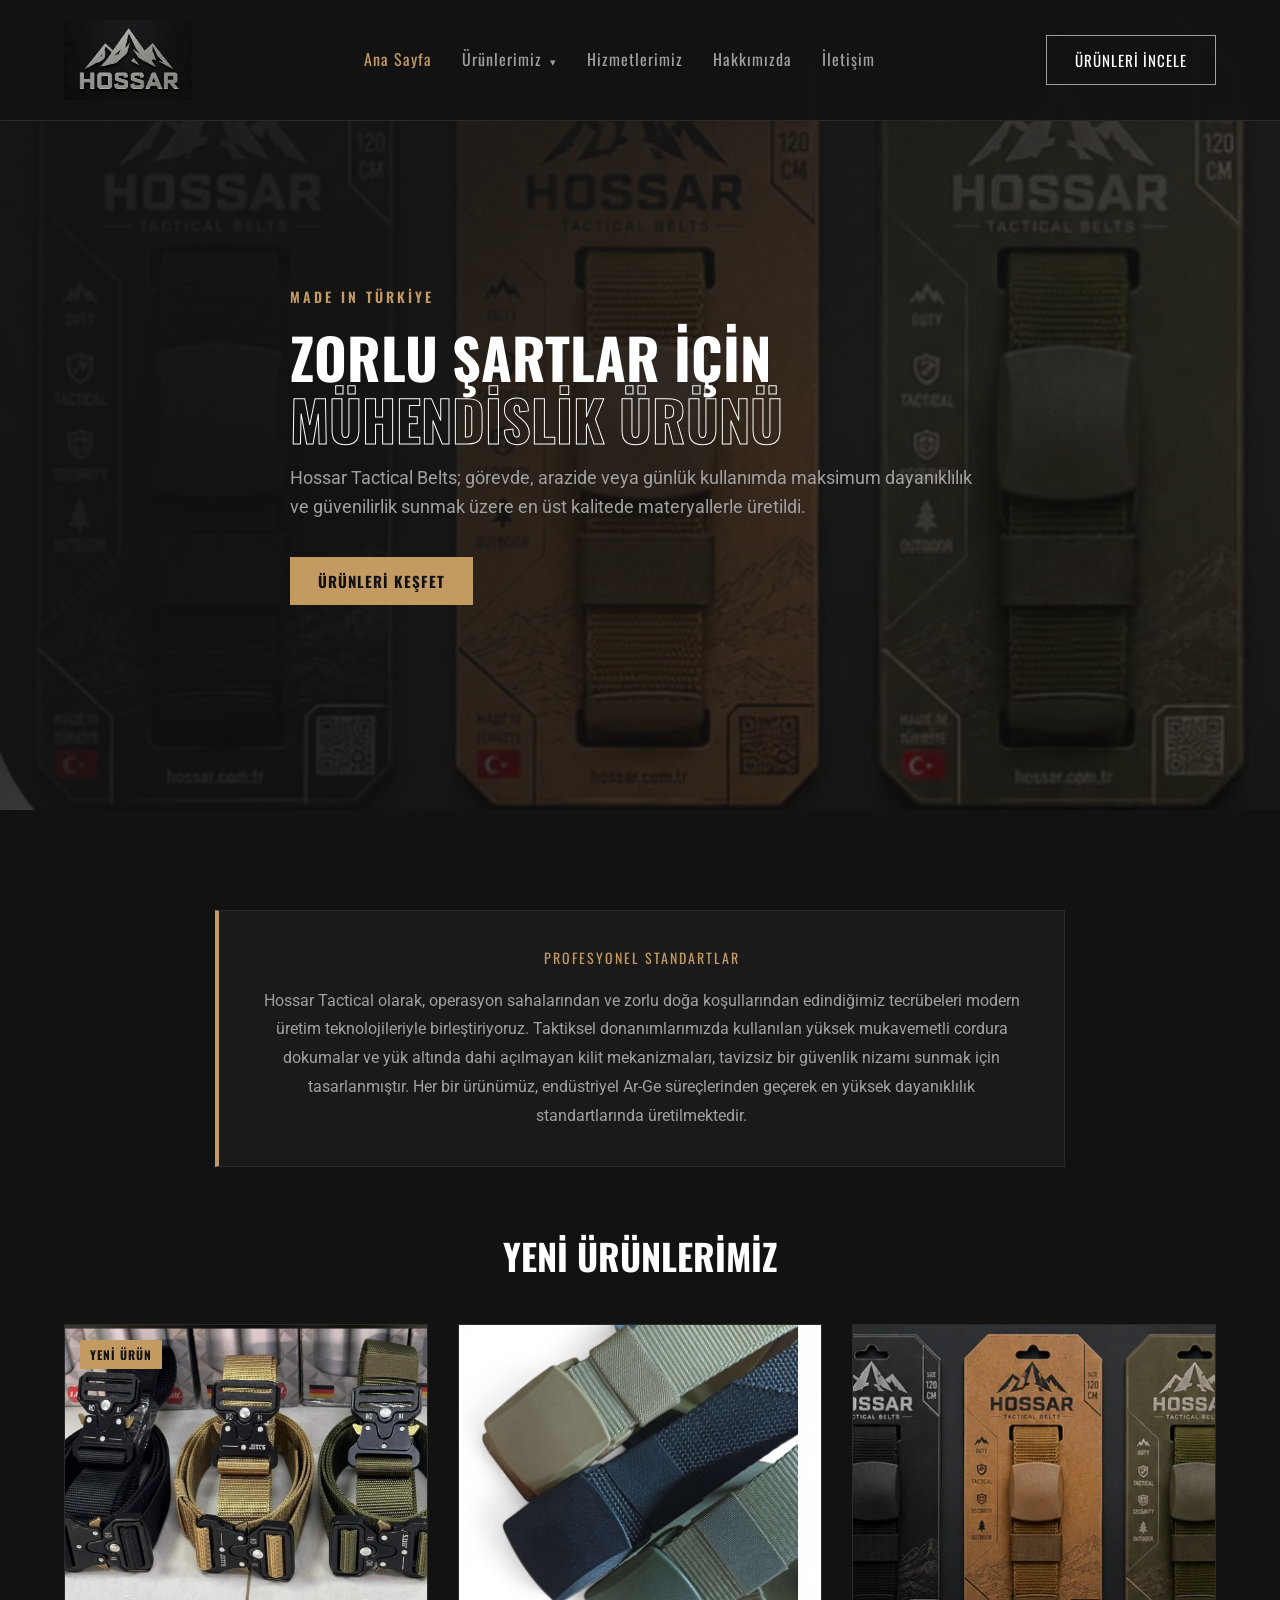
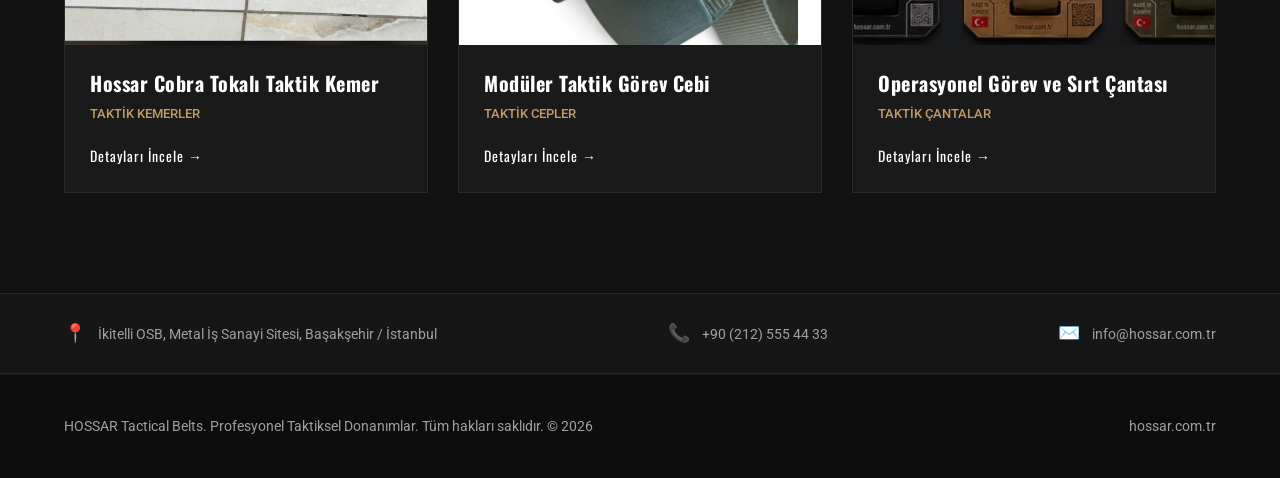
==== index.html @ 1c9e5eab "3213" ====
<!DOCTYPE html>
<html lang="tr">
<head>
    <meta charset="UTF-8">
    <meta name="viewport" content="width=device-width, initial-scale=1.0">
    <title>HOSSAR Tactical | Dayanıklı ve Profesyonel Taktiksel Kemerler</title>
    <link rel="icon" type="image/png" href="./images/mini logo.png">
    <meta name="description" content="Hossar Tactical Belts: Duty, Security ve Outdoor koşulları için tasarlanmış high-end taktiksel kemer ve ekipmanlar. Türkiye'de üretilmiştir.">
    <link rel="stylesheet" href="style.css">
    <link rel="preconnect" href="https://fonts.googleapis.com">
    <link rel="preconnect" href="https://fonts.gstatic.com" crossorigin>
    <link href="https://fonts.googleapis.com/css2?family=Oswald:wght@400;600;700&family=Roboto:wght@300;400;500&display=swap" rel="stylesheet">
</head>
<body>

    <!-- HEADER -->
    <header class="site-header">
        <div class="container header-wrap">
            <div class="logo">
                <a href="#home">
                    <img src="./images/logo.jpeg" alt="HOSSAR Tactical Logo" class="header-logo-img">
                </a>
                <h1 class="sr-only">HOSSAR Tactical Belts</h1>
            </div>
            <!-- Mobil Hamburger Menü Butonu (Önceki adımda eklediğimiz yer) -->
            <div class="menu-toggle" id="mobile-menu">
                <span class="bar"></span>
                <span class="bar"></span>
                <span class="bar"></span>
            </div>
            <nav class="main-nav">
                <ul>
                    <li><a href="#home" class="active">Ana Sayfa</a></li>
                    <li class="dropdown">
                        <a href="tum-urunler.html" class="dropdown-toggle">Ürünlerimiz <span class="arrow">&#9662;</span></a>
                        <ul class="dropdown-menu">
                            <li><a href="tum-urunler.html">Tüm Ürünler</a></li>
                            <li><a href="taktik-kemerler.html">Taktik Kemerler</a></li>
                            <li><a href="#cepler">Taktik Cepler</a></li>
                            <li><a href="#cantalar">Taktik Çantalar</a></li>
                        </ul>
                    </li>
                    <li><a href="hizmetler.html">Hizmetlerimiz</a></li>
                    <li><a href="hakkimizda.html">Hakkımızda</a></li>
                    <li><a href="contact.html">İletişim</a></li>
                </ul>
            </nav>
            <div class="header-action">
                <a href="tum-urunler.html" class="btn btn-outline">Ürünleri İncele</a>
            </div>
        </div>
    </header>

    <main>
        <!-- HERO SECTION -->
        <section id="home" class="hero-section">
            <div class="hero-slider">
                <div class="slide active" style="background-image: url('./images/1.jpeg');"></div>
                <div class="slide" style="background-image: url('./images/2.jpeg');"></div>
                <div class="slide" style="background-image: url('./images/3.jpeg');"></div>
            </div>
            <div class="hero-overlay"></div>

            <div class="container hero-content">
                <span class="hero-tag">MADE IN TÜRKİYE</span>
                <h1>ZORLU ŞARTLAR İÇİN<br><span class="highlight">MÜHENDİSLİK ÜRÜNÜ</span></h1>
                <p>Hossar Tactical Belts; görevde, arazide veya günlük kullanımda maksimum dayanıklılık ve güvenilirlik sunmak üzere en üst kalitede materyallerle üretildi.</p>
                <div class="hero-actions">
                    <a href="#products" class="btn btn-primary">Ürünleri Keşfet</a>
                </div>
            </div>
        </section>

        <!-- YENİ ÜRÜNLERİMİZ BÖLÜMÜ (Bilgilendirici Metin Ekli) -->
        <section id="products" class="products-catalog-section">
            <div class="container">
                
                <!-- Üst Kısımdaki Yeni Bilgilendirici Metin Alanı -->
                <div class="products-intro-block">
                    <span class="subtitle">PROFESYONEL STANDARTLAR</span>
                    <p class="intro-text">
                        Hossar Tactical olarak, operasyon sahalarından ve zorlu doğa koşullarından edindiğimiz tecrübeleri modern üretim teknolojileriyle birleştiriyoruz. Taktiksel donanımlarımızda kullanılan yüksek mukavemetli cordura dokumalar ve yük altında dahi açılmayan kilit mekanizmaları, tavizsiz bir güvenlik nizamı sunmak için tasarlanmıştır. Her bir ürünümüz, endüstriyel Ar-Ge süreçlerinden geçerek en yüksek dayanıklılık standartlarında üretilmektedir.
                    </p>
                </div>

                <div class="section-title-wrap" style="margin-top: 60px; margin-bottom: 30px;">
                    <h2>YENİ ÜRÜNLERİMİZ</h2>
                </div>

                <!-- 3'lü Grid Düzeni -->
                <div class="products-grid">
                    <!-- Ürün 1 -->
                    <a href="urun-detay.html" class="product-card">
                        <div class="product-img-box">
                            <img src="./images/2.jpeg" alt="Hossar Taktik Kemer">
                            <span class="product-badge">Yeni Ürün</span>
                        </div>
                        <div class="product-info">
                            <h3>Hossar Cobra Tokalı Taktik Kemer</h3>
                            <p class="product-cat">Taktik Kemerler</p>
                            <span class="view-details">Detayları İncele &rarr;</span>
                        </div>
                    </a>

                    <!-- Ürün 2 -->
                    <a href="urun-detay.html" class="product-card">
                        <div class="product-img-box">
                            <img src="./images/3.jpeg" alt="Hossar Modüler Cep">
                        </div>
                        <div class="product-info">
                            <h3>Modüler Taktik Görev Cebi</h3>
                            <p class="product-cat">Taktik Cepler</p>
                            <span class="view-details">Detayları İncele &rarr;</span>
                        </div>
                    </a>

                    <!-- Ürün 3 -->
                    <a href="urun-detay.html" class="product-card">
                        <div class="product-img-box">
                            <img src="./images/1.jpeg" alt="Hossar Operasyonel Çanta">
                        </div>
                        <div class="product-info">
                            <h3>Operasyonel Görev ve Sırt Çantası</h3>
                            <p class="product-cat">Taktik Çantalar</p>
                            <span class="view-details">Detayları İncele &rarr;</span>
                        </div>
                    </a>
                </div>
            </div>
        </section>

        <!-- EN ALTAKİ KÜÇÜK İLETİŞİM BİLGİ BANDI -->
        <section class="quick-contact-bar">
            <div class="container quick-contact-wrap">
                <div class="contact-bar-item">
                    <span class="icon">📍</span>
                    <p>İkitelli OSB, Metal İş Sanayi Sitesi, Başakşehir / İstanbul</p>
                </div>
                <div class="contact-bar-item">
                    <span class="icon">📞</span>
                    <p><a href="tel:+902125554433">+90 (212) 555 44 33</a></p>
                </div>
                <div class="contact-bar-item">
                    <span class="icon">✉️</span>
                    <p><a href="mailto:info@hossar.com.tr">info@hossar.com.tr</a></p>
                </div>
            </div>
        </section>
    </main>

    <!-- FOOTER -->
    <footer class="site-footer">
        <div class="container footer-wrap">
            <div class="footer-info">
                <p>HOSSAR Tactical Belts. Profesyonel Taktiksel Donanımlar. Tüm hakları saklıdır. &copy; 2026</p>
            </div>
            <div class="footer-links">
                <p>hossar.com.tr</p>
            </div>
        </div>
    </footer>

    <script src="app.js"></script>
</body>
</html>
---- style.css ----
/* Taktiksel Renk Paleti ve Reset Ayarları */
* {
    margin: 0;
    padding: 0;
    box-sizing: border-box;
}

:root {
    --bg-dark: #121212;
    --bg-surface: #1a1a1a;
    --accent-tactical: #C39B62; /* Ambalajdaki çöl/altın tonu */
    --accent-green: #4A5D4E;    /* Askeri yeşil */
    --text-main: #e0e0e0;
    --text-muted: #a0a0a0;
    --font-heading: 'Oswald', sans-serif;
    --font-body: 'Roboto', sans-serif;
}

body {
    background-color: var(--bg-dark);
    color: var(--text-main);
    font-family: var(--font-body);
    line-height: 1.6;
    overflow-x: hidden;
}

.container {
    width: 90%;
    max-width: 1200px;
    margin: 0 auto;
}

/* Header Tasarımı */
.site-header {
    background-color: rgba(18, 18, 18, 0.95);
    border-bottom: 1px solid #2a2a2a;
    position: fixed;
    width: 100%;
    top: 0;
    z-index: 1000;
}

.header-wrap {
    display: flex !important;
    justify-content: space-between !important;
    align-items: center !important;
    padding-top: 0 !important;
    padding-bottom: 0 !important;
    height: 80px !important; /* Header yüksekliği */
}

.logo, .logo a {
    display: block !important;
    height: 80px !important; /* Header ile sıfıra sıfır olması için aynı yükseklik */
    margin: 0 !important;
    padding: 0 !important;
}

.header-logo-img {
    height: 100% !important; /* Kapsayıcısının tüm yüksekliğini kapla */
    width: auto !important;
    display: block !important;
    object-fit: cover !important; /* Resmi ezmeden kutuya sıfırla */
}

/* JavaScript ile çalışan kaydırma (scroll) efektinin bozulmaması için bu kısmı da güncelliyoruz */
window-scroll-efekti {
    /* app.js'deki scroll fonksiyonu tetiklendiğinde padding yerine yüksekliği koruyoruz */
}

.logo-text {
    font-family: var(--font-heading);
    font-size: 24px;
    font-weight: 700;
    letter-spacing: 2px;
    color: #fff;
}

.logo-sub {
    font-family: var(--font-body);
    font-size: 12px;
    letter-spacing: 3px;
    color: var(--accent-tactical);
    margin-left: 5px;
}

.main-nav ul {
    display: flex;
    list-style: none;
    gap: 30px;
}

.main-nav a {
    color: var(--text-muted);
    text-decoration: none;
    font-family: var(--font-heading);
    font-size: 16px;
    letter-spacing: 1px;
    transition: color 0.3s;
}

.main-nav a:hover, .main-nav a.active {
    color: var(--accent-tactical);
}

/* Buton Tasarımları */
.btn {
    display: inline-block;
    padding: 12px 28px;
    font-family: var(--font-heading);
    font-size: 15px;
    letter-spacing: 1px;
    text-decoration: none;
    text-transform: uppercase;
    transition: all 0.3s ease;
    cursor: pointer;
}

.btn-primary {
    background-color: var(--accent-tactical);
    color: #121212;
    font-weight: bold;
}

.btn-primary:hover {
    background-color: #dfb274;
}

.btn-outline {
    border: 1px solid var(--text-muted);
    color: #fff;
}

.btn-outline:hover {
    border-color: var(--accent-tactical);
    color: var(--accent-tactical);
}

/* Hero Section (Giriş Alanı) */
.hero-section {
    padding: 180px 0 100px 0;
    background: linear-gradient(rgba(18, 18, 18, 0.85), rgba(18, 18, 18, 1)), url('hero-bg.jpg') no-repeat center center/cover;
    min-height: 80vh;
    display: flex;
    align-items: center;
}

.hero-content {
    max-width: 700px;
}

.hero-tag {
    color: var(--accent-tactical);
    font-family: var(--font-heading);
    font-weight: 600;
    letter-spacing: 3px;
    font-size: 14px;
}

.hero-section h1 {
    font-family: var(--font-heading);
    font-size: 56px;
    line-height: 1.1;
    margin: 15px 0;
    color: #fff;
}

.hero-section .highlight {
    color: transparent;
    -webkit-text-stroke: 1px #fff; /* Taktiksel içi boş modern başlık efekti */
}

.hero-section p {
    color: var(--text-muted);
    font-size: 18px;
    margin-bottom: 35px;
}

.hero-actions {
    display: flex;
    gap: 15px;
}

/* Blok ve Tanıtım Alanı (Koleksiyon) */
.collection-section {
    padding: 100px 0;
    background-color: var(--bg-surface);
}

.section-title-wrap {
    text-align: center;
    margin-bottom: 60px;
}

.subtitle {
    color: var(--accent-tactical);
    font-family: var(--font-heading);
    letter-spacing: 2px;
    font-size: 14px;
}

h2 {
    font-family: var(--font-heading);
    font-size: 36px;
    color: #fff;
    margin-top: 5px;
}

.grid-blocks {
    display: grid;
    grid-template-columns: repeat(3, 1fr);
    gap: 30px;
}

.category-block {
    background-color: #222;
    height: 400px;
    position: relative;
    display: flex;
    align-items: flex-end;
    padding: 40px;
    border: 1px solid #2a2a2a;
    transition: transform 0.3s ease, border-color 0.3s ease;
}

/* Fotoğraftaki ambalaj tasarımlarının renk havasını bloklara veriyoruz */
.block-duty { border-left: 4px solid #333; }
.block-tactical { border-left: 4px solid var(--accent-tactical); }
.block-outdoor { border-left: 4px solid var(--accent-green); }

.category-block:hover {
    transform: translateY(-5px);
    border-color: var(--accent-tactical);
}

.block-content {
    position: relative;
    z-index: 2;
}

.block-badge {
    font-family: var(--font-heading);
    font-size: 32px;
    color: rgba(255,255,255,0.05);
    position: absolute;
    top: -50px;
    left: 0;
    font-weight: bold;
}

.category-block h3 {
    font-family: var(--font-heading);
    font-size: 24px;
    color: #fff;
    margin-bottom: 10px;
}

.category-block p {
    color: var(--text-muted);
    font-size: 14px;
    margin-bottom: 20px;
}

.block-link {
    color: var(--accent-tactical);
    text-decoration: none;
    font-family: var(--font-heading);
    font-weight: 600;
}

/* Özellikler Alanı */
.features-section {
    padding: 100px 0;
}

.grid-two-col {
    display: grid;
    grid-template-columns: 1fr 1fr;
    gap: 60px;
    align-items: center;
}

.feature-list {
    list-style: none;
    margin-top: 30px;
}

.feature-list li {
    margin-bottom: 20px;
    padding-left: 20px;
    border-left: 2px solid var(--accent-tactical);
}

.image-placeholder {
    background-color: var(--bg-surface);
    height: 450px;
    display: flex;
    align-items: center;
    justify-content: center;
    color: var(--text-muted);
    border: 1px dashed #333;
}

/* Footer */
.site-footer {
    background-color: #0d0d0d;
    padding: 40px 0;
    border-top: 1px solid #1a1a1a;
}

.footer-wrap {
    display: flex;
    justify-content: space-between;
    align-items: center;
    color: var(--text-muted);
    font-size: 14px;
}

/* Mobil Uumluluk (SEO için kritik) */
@media (max-width: 768px) {
    .header-wrap { flex-direction: column; gap: 15px; }
    .main-nav ul { gap: 15px; }
    .hero-section h1 { font-size: 38px; }
    .grid-blocks, .grid-two-col { grid-template-columns: 1fr; }
    .hero-actions { flex-direction: column; }
}

/* ... Önceki CSS Kodlarının Devamı (Aynen Kalacak) ... */

/* Logo Görseli İçin Düzenleme */
.header-logo-img {
    height: 50px; /* Logonun Header yüksekliğine taşmaması için ideal boyut */
    width: auto;
    display: block;
    object-fit: contain;
}

/* SEO için görünmez metin sınıfı (Sadece arama motoru botları okur) */
.sr-only {
    position: absolute;
    width: 1px;
    height: 1px;
    padding: 0;
    margin: -1px;
    overflow: hidden;
    clip: rect(0, 0, 0, 0);
    border: 0;
}

/* Ürün Bloklarının Arka Plan Görsel Ayarları */
.category-block {
    height: 400px;
    position: relative;
    display: flex;
    align-items: flex-end;
    padding: 40px;
    border: 1px solid #2a2a2a;
    transition: transform 0.3s ease, border-color 0.3s ease;
    
    /* Yeni Eklenen Görsel Kuralları */
    background-repeat: no-repeat;
    background-position: center center;
    background-size: cover; /* Görselin alanı tamamen kaplamasını sağlar */
}

/* Görsellerin üzerindeki yazıların okunabilmesi için koyu katman (Overlay) */
.block-overlay {
    position: absolute;
    top: 0;
    left: 0;
    width: 100%;
    height: 100%;
    background: linear-gradient(to top, rgba(18, 18, 18, 0.95) 20%, rgba(18, 18, 18, 0.4) 100%);
    z-index: 1;
    transition: background 0.3s ease;
}

.category-block:hover .block-overlay {
    background: linear-gradient(to top, rgba(18, 18, 18, 0.98) 40%, rgba(18, 18, 18, 0.2) 100%);
}

/* ... Diğer CSS kodları aynen kalabilir ... */
/* Açılır Menü (Dropdown) Tasarımı */
.main-nav ul li {
    position: relative; /* İçindeki alt menüyü hizalamak için gerekli */
}

/* Küçük aşağı ok işareti için */
.arrow {
    font-size: 11px;
    margin-left: 3px;
    display: inline-block;
    transition: transform 0.3s;
}

/* Üzerine gelindiğinde okun dönmesi */
.dropdown:hover .arrow {
    transform: rotate(180deg);
    color: var(--accent-tactical);
}

/* Alt Menü Kutusu (Gizli Mod) */
.dropdown-menu {
    position: absolute;
    top: 100%;
    left: 50%;
    transform: translateX(-50%) translateY(15px); /* Hafif aşağıda başlasın animasyon için */
    background-color: #1a1a1a; /* Taktiksel koyu yüzey rengi */
    border: 1px solid #2a2a2a;
    border-top: 3px solid var(--accent-tactical); /* Üst tarafa ince gold/çöl çizgisi */
    min-width: 180px;
    padding: 10px 0;
    display: block;
    opacity: 0;
    visibility: hidden;
    transition: all 0.3s ease;
    box-shadow: 0 10px 30px rgba(0,0,0,0.7);
}

/* Alt menünün içindeki dikey listeleme */
.main-nav .dropdown-menu {
    flex-direction: column;
    gap: 0;
}

.dropdown-menu li {
    width: 100%;
}

/* Alt Menü Linkleri */
.dropdown-menu a {
    color: var(--text-muted) !important;
    font-family: var(--font-body); /* Alt menü linkleri daha okunabilir font olsun */
    font-size: 14px;
    font-weight: 400;
    padding: 10px 20px;
    display: block;
    width: 100%;
    text-transform: none;
    letter-spacing: 0;
    transition: all 0.2s ease;
}

/* Alt menü linkine hover olunca */
.dropdown-menu a:hover {
    background-color: #222;
    color: var(--accent-tactical) !important;
    padding-left: 25px; /* Sağa doğru hafif kayma efekti */
}

/* ÜRÜNLERİMİZ Üzerine Gelindiğinde Alt Menüyü Göster */
.dropdown:hover .dropdown-menu {
    opacity: 1;
    visibility: visible;
    transform: translateX(-50%) translateY(5px); /* Yumuşak bir yükselme efekti */
}
/* ... Önceki Genel ve Header Ayarları Aynen Kalıyor ... */

/* Hero Section Ana Kapsayıcı */
.hero-section {
    position: relative;
    padding: 180px 0 100px 0;
    min-height: 90vh; /* Fotoğrafları daha iyi göstermek için yüksekliği biraz artırdık */
    display: flex;
    align-items: center;
    overflow: hidden;
}

/* Arka Plandaki Slider Alanı */
.hero-slider {
    position: absolute;
    top: 0;
    left: 0;
    width: 100%;
    height: 100%;
    z-index: 1;
}

/* Her Bir Fotoğraf Katmanı */
.slide {
    position: absolute;
    top: 0;
    left: 0;
    width: 100%;
    height: 100%;
    background-repeat: no-repeat;
    background-position: center center;
    background-size: cover;
    opacity: 0;
    transition: opacity 1.5s ease-in-out; /* Fotoğraflar arası yumuşak geçiş süresi */
}

/* Aktif Olan Fotoğrafı Göster */
.slide.active {
    opacity: 1;
}

/* Fotoğrafların Üstündeki Karartma Katmanı (Yazıların Okunabilirliği ve SEO İçin Şart) */
.hero-overlay {
    position: absolute;
    top: 0;
    left: 0;
    width: 100%;
    height: 100%;
    background: linear-gradient(135deg, rgba(18, 18, 18, 0.9) 30%, rgba(18, 18, 18, 0.5) 100%);
    z-index: 2;
}

/* İçeriği Slider Katmanlarının Üstüne Çıkarıyoruz */
.hero-content {
    position: relative;
    z-index: 3;
    max-width: 700px;
}

.hero-tag {
    color: var(--accent-tactical);
    font-family: var(--font-heading);
    font-weight: 600;
    letter-spacing: 3px;
    font-size: 14px;
}

.hero-section h1 {
    font-family: var(--font-heading);
    font-size: 56px;
    line-height: 1.1;
    margin: 15px 0;
    color: #fff;
}

.hero-section .highlight {
    color: transparent;
    -webkit-text-stroke: 1px #fff;
}

.hero-section p {
    color: var(--text-muted);
    font-size: 18px;
    margin-bottom: 35px;
}

.hero-actions {
    display: flex;
    gap: 15px;
}

/* ... Özellikler (Features) ve Dropdown CSS Kodları Aynen Kalıyor ... */
/* --- İletişim Sayfası Tasarım Kuralları --- */

.contact-hero {
    padding: 160px 0 60px 0;
    background-color: var(--bg-surface);
    border-bottom: 1px solid #1a1a1a;
    text-align: center;
}

.contact-section {
    padding: 80px 0;
}

/* Bilgi Bloklarının Yapısı */
.contact-info-box {
    display: flex;
    flex-direction: column;
    gap: 40px;
}

.info-item {
    display: flex;
    align-items: flex-start;
    gap: 20px;
    font-style: normal; /* address etiketi italik yapmasın diye */
}

.info-icon {
    background-color: var(--bg-surface);
    border: 1px solid #2a2a2a;
    width: 50px;
    height: 50px;
    display: flex;
    align-items: center;
    justify-content: center;
    font-size: 20px;
    border-left: 3px solid var(--accent-tactical); /* Taktik şerit çizgisi */
}

.info-text h3 {
    font-family: var(--font-heading);
    font-size: 20px;
    color: #fff;
    letter-spacing: 1px;
    margin-bottom: 5px;
    text-transform: uppercase;
}

.info-text p, .info-text a {
    color: var(--text-muted);
    font-size: 16px;
    text-decoration: none;
    transition: color 0.3s;
}

.info-text a:hover {
    color: var(--accent-tactical);
}

/* Harita Alanı ve Taktiksel Filtre */
.contact-map-box {
    position: relative;
}

.contact-map-box iframe {
    display: block;
    width: 100%;
    /* filter: grayscale(1)... kodu haritayı Google'ın renkli halinden kurtarıp sitenin siyah/askeri havasına uydurur */
}

.contact-map-box blockquote {
    font-size: 12px;
    color: var(--text-muted);
    margin-top: 10px;
    font-style: italic;
}

/* Mobil Cihazlar İçin Ayar */
@media (max-width: 768px) {
    .contact-hero { padding: 140px 0 40px 0; }
    .contact-section { padding: 40px 0; }
    .contact-info-box { gap: 30px; margin-bottom: 40px; }
}
/* --- Ürünlerimiz Kataloğu CSS Ayarları --- */

.products-catalog-section {
    padding: 100px 0;
    background-color: var(--bg-dark);
}

/* 3 Kolonlu Yan Yana Orta Boy Pencereler */
.products-grid {
    display: grid;
    grid-template-columns: repeat(3, 1fr);
    gap: 30px;
    margin-top: 40px;
}

/* Ürün Kartı Genel Yapısı */
.product-card {
    background-color: var(--bg-surface);
    border: 1px solid #2a2a2a;
    text-decoration: none;
    display: flex;
    flex-direction: column;
    transition: transform 0.4s cubic-bezier(0.165, 0.84, 0.44, 1), border-color 0.3s ease;
}

/* Görsel Kapsayıcı Pencere */
.product-img-box {
    width: 100%;
    height: 320px; /* Orta boy pencere yüksekliği */
    overflow: hidden;
    position: relative;
    background-color: #000;
}

.product-img-box img {
    width: 100%;
    height: 100%;
    object-fit: cover; /* Resmi ezmeden alanı doldurur */
    transition: transform 0.5s ease;
}

/* Yeni Ürün vb. Etiketler İçin */
.product-badge {
    position: absolute;
    top: 15px;
    left: 15px;
    background-color: var(--accent-tactical);
    color: #121212;
    font-family: var(--font-heading);
    font-weight: bold;
    font-size: 12px;
    padding: 5px 10px;
    text-transform: uppercase;
    letter-spacing: 1px;
}

/* Kart İçeriği */
.product-info {
    padding: 25px;
    display: flex;
    flex-direction: column;
    flex-grow: 1;
}

.product-info h3 {
    font-family: var(--font-heading);
    font-size: 20px;
    color: #fff;
    margin-bottom: 8px;
    line-height: 1.3;
    letter-spacing: 0.5px;
}

.product-cat {
    color: var(--accent-tactical);
    font-size: 13px;
    text-transform: uppercase;
    font-family: var(--font-body);
    margin-bottom: 20px;
    font-weight: 500;
}

.view-details {
    margin-top: auto; /* Yazıyı her zaman kartın en altına sabitler */
    font-family: var(--font-heading);
    color: #fff;
    font-size: 14px;
    letter-spacing: 1px;
    transition: color 0.3s;
}

/* Hover (Üzerine Gelindiğinde) Efektleri */
.product-card:hover {
    transform: translateY(-8px);
    border-color: var(--accent-tactical);
}

.product-card:hover .product-img-box img {
    transform: scale(1.08); /* Fotoğraf pencere içinde hafifçe büyür */
}

.product-card:hover .view-details {
    color: var(--accent-tactical);
}

/* Mobil Ekran Uyumluluğu */
@media (max-width: 992px) {
    .products-grid {
        grid-template-columns: repeat(2, 1fr); /* Tabletlerde 2'li düzen */
    }
}

@media (max-width: 576px) {
    .products-grid {
        grid-template-columns: 1fr; /* Mobilde tekli alt alta düzen */
    }
    .product-img-box {
        height: 280px;
    }
}
/* --- Taktik Kemerler Kategori Sayfası CSS Kuralları --- */

.category-hero {
    padding: 160px 0 60px 0;
    background-color: var(--bg-surface);
    border-bottom: 1px solid #1a1a1a;
    text-align: center;
}

.category-desc {
    color: var(--text-muted);
    max-width: 600px;
    margin: 15px auto 0 auto;
    font-size: 16px;
}

.category-products-section {
    padding: 80px 0;
}

/* Tablo Görünümü Oluşturan Grid Yapısı (Yan yana 3 orta boy pencere) */
.category-products-grid {
    display: grid;
    grid-template-columns: repeat(3, 1fr);
    gap: 30px;
}

/* Kategori Sayfası Özel Ürün Kartı */
.cat-product-card {
    background-color: var(--bg-surface);
    border: 1px solid #2a2a2a;
    text-decoration: none;
    display: flex;
    flex-direction: column;
    transition: transform 0.3s ease, border-color 0.3s ease;
}

/* Üst Kısımdaki Resim Penceresi */
.cat-product-img {
    width: 100%;
    height: 300px; /* İstediğin ideal orta boy yüksekliği */
    overflow: hidden;
    background-color: #000;
}

.cat-product-img img {
    width: 100%;
    height: 100%;
    object-fit: cover;
    transition: transform 0.4s ease;
}

/* Alttaki Ürün İsmi Alanı */
.cat-product-info {
    padding: 20px;
    text-align: center; /* İsmi ortalayarak daha şık görünmesini sağladık */
    background-color: #161616;
    border-top: 1px solid #2a2a2a;
}

.cat-product-info h3 {
    font-family: var(--font-heading);
    font-size: 18px;
    color: #fff;
    margin: 0;
    letter-spacing: 0.5px;
    transition: color 0.3s;
}

/* Hover Efektleri */
.cat-product-card:hover {
    transform: translateY(-5px);
    border-color: var(--accent-tactical);
}

.cat-product-card:hover .cat-product-img img {
    transform: scale(1.05);
}

.cat-product-card:hover .cat-product-info h3 {
    color: var(--accent-tactical); /* Üzerine gelince sadece ürün ismi gold/çöl rengi olur */
}

/* Ekran Boyutuna Göre Tablonun Daralması (Responsive) */
@media (max-width: 992px) {
    .category-products-grid {
        grid-template-columns: repeat(2, 1fr); /* Tabletlerde 2'li tablo */
    }
}

@media (max-width: 576px) {
    .category-products-grid {
        grid-template-columns: 1fr; /* Mobilde tekli liste */
    }
    .cat-product-img {
        height: 260px;
    }
}
/* --- Ürün Detay Sayfası CSS Kuralları --- */

.product-detail-page {
    padding: 160px 0 80px 0;
    background-color: var(--bg-dark);
}

/* Sol-Sağ Dağılımı Sağlayan Grid */
.product-detail-grid {
    display: grid;
    grid-template-columns: 1.1fr 0.9fr; /* Sol taraf (görsel) biraz daha geniş */
    gap: 50px;
    align-items: start;
}

/* Sol Bölüm: Görsel Kutusu */
.main-product-image {
    background-color: var(--bg-surface);
    border: 1px solid #2a2a2a;
    padding: 20px;
    display: flex;
    align-items: center;
    justify-content: center;
}

.main-product-image img {
    width: 100%;
    height: auto;
    max-height: 550px;
    object-fit: contain; /* Görsel kalitesini korur */
}

/* Sağ Bölüm: Detaylar */
.product-meta-box {
    padding-top: 10px;
}

.product-sku {
    color: var(--accent-tactical);
    font-size: 12px;
    letter-spacing: 2px;
    font-weight: 600;
}

.product-title {
    font-family: var(--font-heading);
    font-size: 38px;
    color: #fff;
    margin: 10px 0 15px 0;
    line-height: 1.2;
}

.product-price-placeholder {
    font-family: var(--font-heading);
    font-size: 20px;
    color: var(--text-muted);
    border-bottom: 1px solid #2a2a2a;
    padding-bottom: 15px;
    margin-bottom: 20px;
}

.product-description-short {
    color: var(--text-muted);
    font-size: 16px;
    line-height: 1.6;
    margin-bottom: 30px;
}

/* İletişim Aksiyon Alanı */
.product-action-area {
    background-color: var(--bg-surface);
    border: 1px solid #2a2a2a;
    border-left: 4px solid var(--accent-tactical);
    padding: 25px;
    margin-bottom: 35px;
}

.action-notice {
    font-size: 14px;
    color: var(--text-muted);
    margin-bottom: 15px;
    font-style: italic;
}

.btn-block-action {
    display: block;
    text-align: center;
    width: 100%;
    font-size: 16px;
    font-weight: 700;
}

/* Teknik Bilgi Listesi */
.quick-specs h3 {
    font-family: var(--font-heading);
    font-size: 18px;
    color: #fff;
    text-transform: uppercase;
    letter-spacing: 1px;
    margin-bottom: 15px;
}

.quick-specs ul {
    list-style: none;
}

.quick-specs li {
    font-size: 14px;
    color: var(--text-muted);
    padding: 10px 0;
    border-bottom: 1px dashed #2a2a2a;
}

.quick-specs li strong {
    color: #fff;
    width: 140px;
    display: inline-block;
}

/* Mobil Tasarım Esnekliği */
@media (max-width: 992px) {
    .product-detail-grid {
        grid-template-columns: 1fr; /* Mobilde alt alta gelirler */
        gap: 30px;
    }
    .product-title {
        font-size: 30px;
    }
}
/* --- Ürün Detay Galeri CSS Ayarları --- */

.product-gallery-box {
    display: flex;
    flex-direction: column;
    gap: 15px; /* Ana resim ile küçük resimler arasındaki boşluk */
}

/* Küçük Pencerelerin Yan Yana Dizilimi */
.product-thumbnails {
    display: grid;
    grid-template-columns: repeat(3, 1fr); /* 3 resim için yan yana 3 eşit kutu */
    gap: 15px;
}

.thumb-box {
    background-color: var(--bg-surface);
    border: 1px solid #2a2a2a;
    height: 100px; /* Küçük pencere yüksekliği */
    cursor: pointer;
    overflow: hidden;
    display: flex;
    align-items: center;
    justify-content: center;
    padding: 5px;
    transition: all 0.3s ease;
}

.thumb-box img {
    width: 100%;
    height: 100%;
    object-fit: cover; /* Resmi ezmeden kutuya sığdırır */
}

/* Üzerine gelindiğinde veya o resim aktifken sınır rengi çöl rengi olsun */
.thumb-box:hover, .thumb-box.active {
    border-color: var(--accent-tactical);
    background-color: #222;
}

/* Mobil için küçük kutuların yüksekliğini biraz daraltalım */
@media (max-width: 576px) {
    .thumb-box {
        height: 70px;
    }
}
/* --- Büyüteç (Zoom) Efekti CSS Ayarları --- */

.zoom-container {
    position: relative;
    overflow: hidden; /* Büyüyen resmin kutudan taşmasını engeller */
    cursor: zoom-in;  /* Fare imlecini büyüteç işaretine dönüştürür */
}

.zoom-container img {
    transition: transform 0.1s ease-out; /* Hareketin yumuşak olması için kısa bir geçiş */
    transform-origin: center center; /* Varsayılan olarak merkezden başlar */
}

/* Fare üzerine geldiğinde resmin ölçeğini (2 kat) artırıyoruz */
.zoom-container:hover img {
    transform: scale(2);
}
/* --- Hizmetler Sayfası Asimetrik CSS Kuralları --- */

.services-hero {
    padding: 160px 0 60px 0;
    background-color: var(--bg-surface);
    border-bottom: 1px solid #1a1a1a;
    text-align: center;
}

.services-sub-desc {
    color: var(--text-muted);
    max-width: 600px;
    margin: 15px auto 0 auto;
    font-size: 16px;
}

.services-list-section {
    padding: 60px 0;
}

/* Her Bir Hizmet Satırı */
.service-row {
    display: grid;
    grid-template-columns: 1fr 1fr; /* 2 Eşit sütun (Metin ve Görsel) */
    gap: 80px;
    align-items: center;
    padding: 60px 0;
    border-bottom: 1px solid #1a1a1a;
}

/* Son satırın altındaki çizgiyi kaldırıyoruz */
.service-row:last-child {
    border-bottom: none;
}

/* Sıra Numarası (01, 02 vb.) */
.service-num {
    font-family: var(--font-heading);
    font-size: 45px;
    font-weight: 700;
    color: var(--accent-tactical);
    display: block;
    margin-bottom: 10px;
    opacity: 0.8;
}

.service-text-col h3 {
    font-family: var(--font-heading);
    font-size: 28px;
    color: #fff;
    margin-bottom: 20px;
    letter-spacing: 0.5px;
}

.service-text-col p {
    color: var(--text-muted);
    font-size: 16px;
    line-height: 1.7;
}

/* Görsel Hücresi ve Çerçevesi */
.service-img-col {
    background-color: var(--bg-surface);
    border: 1px solid #2a2a2a;
    padding: 15px;
    height: 380px; /* Sabit pencereli modern görünüm */
    overflow: hidden;
}

.service-img-col img {
    width: 100%;
    height: 100%;
    object-fit: cover;
    filter: grayscale(0.2); /* Hafif soluk askeri ton */
    transition: all 0.4s ease;
}

.service-row:hover .service-img-col img {
    filter: grayscale(0);
    transform: scale(1.03);
}

/* --- ASİMETRİK / ZEBRA SİHİRBAZI --- */
/* Çift numaralı satırlarda (2. satır gibi) görsel sola, metin sağa geçsin */
.service-row.inverse {
    direction: rtl; /* Okuma/Yerleşim yönünü tersine çevirir */
}

/* İçerideki yazıların sola dayalı kalması için yönü tekrar düzeltiyoruz */
.service-row.inverse .service-text-col,
.service-row.inverse .service-img-col {
    direction: ltr; 
}

/* --- Mobil Ekran Uyumluluğu --- */
@media (max-width: 992px) {
    .service-row, .service-row.inverse {
        grid-template-columns: 1fr; /* Mobilde her şey tek sütun alt alta */
        gap: 40px;
        direction: ltr !important; /* Mobilde ters dönme kuralını iptal et */
        padding: 40px 0;
    }
    
    .service-img-col {
        height: 280px;
        order: 2; /* Mobilde görsel her zaman metnin altında kalsın */
    }
}
/* --- Sol Menülü Katalog Sayfası CSS Ayarları --- */

.catalog-content-section {
    padding: 60px 0;
}

/* Sayfayı Sol (Sidebar) ve Sağ (Ürünler) Olarak Bölen Ana Düzen */
.catalog-layout {
    display: grid;
    grid-template-columns: 280px 1fr; /* Sol menü sabit 280px, sağ taraf kalan tüm alan */
    gap: 40px;
    align-items: start;
}

/* Sol Menü Kutusu (Sidebar) */
.catalog-sidebar {
    background-color: var(--bg-surface);
    border: 1px solid #2a2a2a;
    border-top: 3px solid var(--accent-tactical); /* Üst kısma imza çizgimiz */
    padding: 25px 20px;
    position: sticky;
    top: 100px; /* Sayfa kaydırıldıkça menünün yukarıda sabit kalmasını sağlar */
}

.catalog-sidebar h3 {
    font-family: var(--font-heading);
    font-size: 18px;
    color: #fff;
    letter-spacing: 1px;
    margin-bottom: 20px;
    border-bottom: 1px solid #2a2a2a;
    padding-bottom: 10px;
}

/* Yan Menü Link Listesi */
.sidebar-menu-list {
    list-style: none;
    display: flex;
    flex-direction: column;
    gap: 12px;
}

.sidebar-menu-list a {
    color: var(--text-muted);
    text-decoration: none;
    font-size: 15px;
    font-family: var(--font-body);
    display: flex;
    justify-content: space-between; /* Yazıyı sola, ürün sayısını sağa yaslar */
    align-items: center;
    padding: 8px 10px;
    border-left: 2px solid transparent;
    transition: all 0.3s ease;
}

/* Yan menü linklerine hover olunca veya aktifken */
.sidebar-menu-list a:hover, 
.sidebar-menu-list a.active {
    color: #fff;
    background-color: #222;
    border-left-color: var(--accent-tactical);
    padding-left: 15px;
}

/* Ürün Sayıları Bilgisi (count) */
.sidebar-menu-list .count {
    font-size: 12px;
    color: var(--accent-tactical);
    font-family: var(--font-heading);
}

/* Sağ Taraf Ürün Alanı Esnekliği */
.catalog-products-area {
    width: 100%;
}

/* Sağ taraftaki ürün tablosunu 3 kolonlu yapıyoruz */
.catalog-products-area .category-products-grid {
    display: grid;
    grid-template-columns: repeat(3, 1fr);
    gap: 25px;
}

/* Mobil Cihazlarda Düzenin Bozulmaması İçin (Responsive) */
@media (max-width: 992px) {
    .catalog-layout {
        grid-template-columns: 1fr; /* Mobilde sol menü en üste yerleşir, ürünler altına gelir */
        gap: 30px;
    }
    
    .catalog-sidebar {
        position: static; /* Mobilde yapışkan özelliği iptal */
    }
    
    .catalog-products-area .category-products-grid {
        grid-template-columns: repeat(2, 1fr); /* Tabletlerde 2'li tablo */
    }
}

@media (max-width: 576px) {
    .catalog-products-area .category-products-grid {
        grid-template-columns: 1fr; /* Cep telefonlarında alt alta tekli pencere */
    }
}
/* --- Hakkımızda Sayfası CSS Ayarları --- */

.about-hero {
    padding: 160px 0 40px 0;
    background-color: var(--bg-surface);
    text-align: center;
}

.about-content-section {
    padding: 60px 0 100px 0;
}

/* Okumayı kolaylaştırmak için yazıları çok genişletmeyen özel kapsayıcı */
.small-container {
    max-width: 800px;
    margin: 0 auto;
}

.about-text-wrap {
    margin-bottom: 50px;
}

.about-text-wrap p {
    color: var(--text-muted);
    font-size: 16px;
    line-height: 1.8;
    margin-bottom: 25px;
}

/* İlk paragrafın daha büyük ve çarpıcı durması için */
.about-text-wrap .lead-text {
    font-size: 20px;
    color: #fff;
    line-height: 1.6;
}

/* Temiz Değer Kutuları */
.about-values-grid {
    display: grid;
    grid-template-columns: repeat(3, 1fr);
    gap: 20px;
    margin-top: 40px;
    border-top: 1px solid #2a2a2a;
    padding-top: 40px;
}

.value-card {
    background-color: var(--bg-surface);
    border: 1px solid #2a2a2a;
    padding: 25px 20px;
    text-align: center;
}

.value-card h4 {
    font-family: var(--font-heading);
    color: var(--accent-tactical);
    font-size: 16px;
    letter-spacing: 1.5px;
    margin-bottom: 10px;
}

.value-card p {
    color: var(--text-muted);
    font-size: 13px;
    line-height: 1.5;
}

/* Mobil Düzenleme */
@media (max-width: 768px) {
    .about-values-grid {
        grid-template-columns: 1fr; /* Mobilde kutular alt alta */
        gap: 15px;
    }
}
/* ==========================================================================
   KAPSAMLI MOBİL UYUMLULUK (RESPONSIVE) AYARLARI
   ========================================================================== */

/* Hamburger Menü Butonu (Bilgisayarda Gizli) */
.menu-toggle {
    display: none;
    flex-direction: column;
    gap: 5px;
    cursor: pointer;
    z-index: 1001;
    padding: 10px;
}

.menu-toggle .bar {
    width: 25px;
    height: 3px;
    background-color: #fff;
    transition: all 0.3s ease;
}

/* KÜÇÜK EKRANLAR İÇİN (Maksimum 992px - Tablet ve Telefonlar) */
@media (max-width: 992px) {
    /* Header & Navigasyon Düzeni */
    .header-wrap {
        padding: 15px 0;
    }

    .menu-toggle {
        display: flex; /* Mobilde hamburger butonunu göster */
    }

    /* Ana Menüyü Mobilde Tam Ekran Açılır Panel Yapıyoruz */
    .main-nav {
        position: fixed;
        top: 0;
        right: -100%; /* Menüyü ekranın sağ dışına gizle */
        width: 70%;
        height: 100vh;
        background-color: rgba(18, 18, 18, 0.98);
        border-left: 2px solid var(--accent-tactical);
        padding: 100px 30px;
        transition: right 0.4s cubic-bezier(0.1, 0.9, 0.2, 1);
        z-index: 1000;
    }

    /* Menü Aktif Olduğunda İçeri Kayma Efekti */
    .main-nav.active {
        right: 0;
    }

    .main-nav ul {
        flex-direction: column; /* Linkleri alt alta diz */
        gap: 25px;
        align-items: flex-start;
    }

    .main-nav a {
        font-size: 20px; /* Mobilde linkleri büyüt */
        display: block;
        width: 100%;
    }

    /* Açılır Menü (Dropdown) Mobilde Tıklayınca Açılsın */
    .dropdown-menu {
        position: static;
        transform: none !important;
        opacity: 1;
        visibility: visible;
        display: none; /* JS ile kontrol edilecek */
        background-color: #151515;
        margin-top: 10px;
        padding: 5px 0;
        box-shadow: none;
        width: 100%;
    }
    
    .dropdown.open .dropdown-menu {
        display: block;
    }

    .header-action {
        display: none; /* Mobilde kalabalık yapmaması için sağdaki butonu gizle */
    }

    /* Hamburger Menü Animasyonu (Butona basınca X işaretine dönüşür) */
    .menu-toggle.active .bar:nth-child(1) {
        transform: translateY(8px) rotate(45deg);
    }
    .menu-toggle.active .bar:nth-child(2) {
        opacity: 0;
    }
    .menu-toggle.active .bar:nth-child(3) {
        transform: translateY(-8px) rotate(-45deg);
    }

    /* Sayfa Düzenleri (Gridleri Tek Kolona Düşürme) */
    .grid-two-col, 
    .product-detail-grid, 
    .catalog-layout, 
    .service-row, 
    .service-row.inverse {
        grid-template-columns: 1fr !important;
        gap: 40px;
        direction: ltr !important;
    }

    /* Ortak Başlık Boyutları */
    .hero-section h1 {
        font-size: 36px !important;
    }
    h2 {
        font-size: 28px !important;
    }

    /* Katalog & Kategori Sayfaları */
    .products-grid, 
    .category-products-grid {
        grid-template-columns: repeat(2, 1fr) !important; /* Tabletlerde yan yana 2 pencere */
        gap: 20px;
    }

    .catalog-sidebar {
        position: static !important; /* Sabitliği kaldır */
        width: 100%;
    }
    
    .service-img-col {
        order: 2; /* Hizmetlerde görseller mobilde hep altta kalsın */
    }
}

/* CEP TELEFONLARI İÇİN (Maksimum 576px) */
@media (max-width: 576px) {
    .products-grid, 
    .category-products-grid, 
    .about-values-grid {
        grid-template-columns: 1fr !important; /* Mobilde tamamen alt alta tekli pencere */
    }

    .hero-section {
        padding: 140px 0 60px 0;
        min-height: auto;
    }

    .hero-section h1 {
        font-size: 32px !important;
    }

    .product-img-box, 
    .cat-product-img {
        height: 260px !important; /* Pencerelerin yüksekliğini mobilde optimize et */
    }

    .main-product-image img {
        max-height: 350px;
    }

    .footer-wrap {
        flex-direction: column;
        gap: 15px;
        text-align: center;
    }
}
/* --- Ana Sayfa Giriş Metni ve Alt İletişim Bandı CSS Ayarları --- */

/* Üst Kısımdaki Bilgilendirici Metin Kutusu */
.products-intro-block {
    max-width: 850px;
    margin: 0 auto;
    text-align: center;
    background-color: var(--bg-surface);
    border: 1px solid #2a2a2a;
    border-left: 4px solid var(--accent-tactical); /* Sol tarafa imza gold şeridi */
    padding: 35px;
}

.intro-text {
    color: var(--text-muted);
    font-size: 16px;
    line-height: 1.8;
    margin-top: 15px;
    font-family: var(--font-body);
}

/* En Alttaki Küçük İletişim Bandı */
.quick-contact-bar {
    background-color: #161616;
    border-top: 1px solid #2a2a2a;
    border-bottom: 1px solid #2a2a2a;
    padding: 25px 0;
}

.quick-contact-wrap {
    display: flex;
    justify-content: space-between;
    align-items: center;
    gap: 20px;
}

.contact-bar-item {
    display: flex;
    align-items: center;
    gap: 12px;
}

.contact-bar-item .icon {
    font-size: 18px;
    color: var(--accent-tactical);
}

.contact-bar-item p, .contact-bar-item a {
    color: var(--text-muted);
    font-size: 14px;
    text-decoration: none;
    font-weight: 400;
    transition: color 0.3s ease;
}

.contact-bar-item a:hover {
    color: var(--accent-tactical);
}

/* --- Bu Yeni Alanların Mobil Uyumluluk Kuralları --- */
@media (max-width: 992px) {
    .quick-contact-wrap {
        flex-direction: column; /* Mobilde bilgileri alt alta diz */
        align-items: flex-start;
        gap: 15px;
        padding-left: 10px;
    }
    .products-intro-block {
        padding: 25px;
    }
    .intro-text {
        font-size: 15px;
    }
}
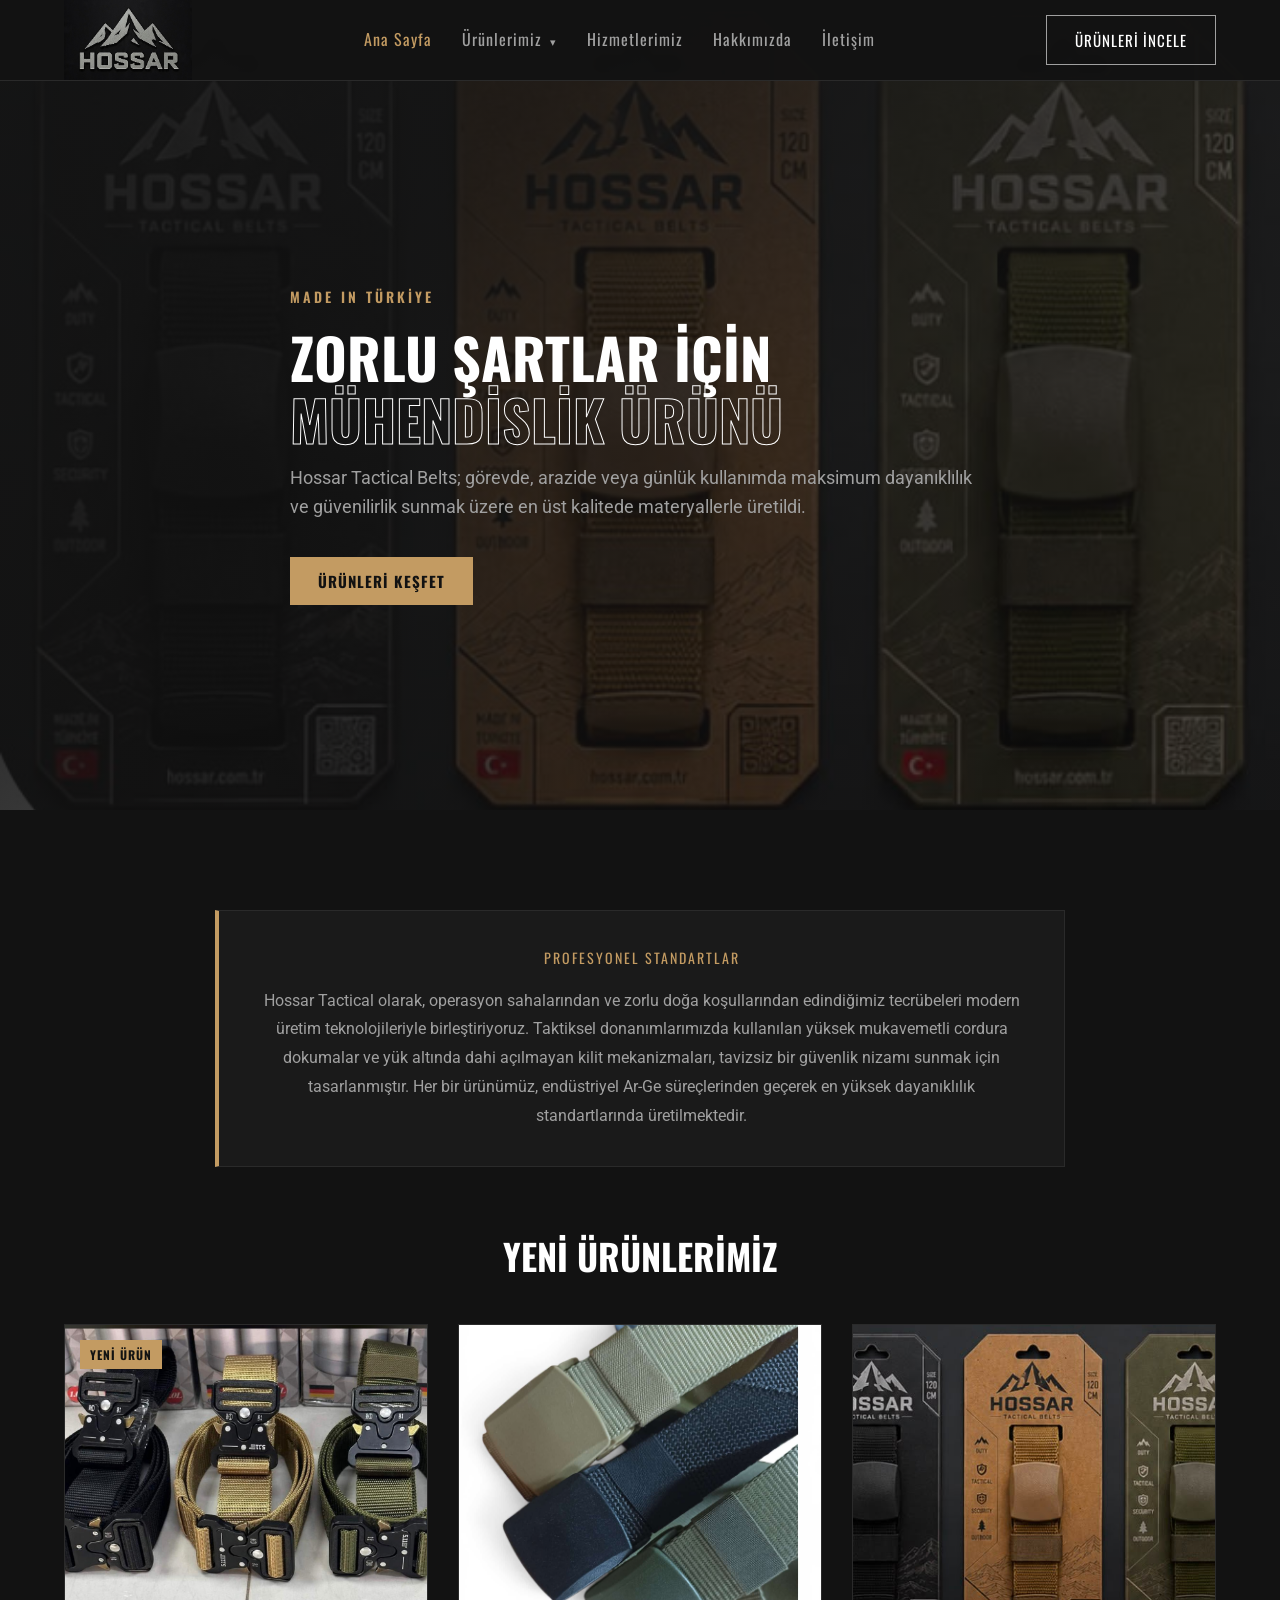
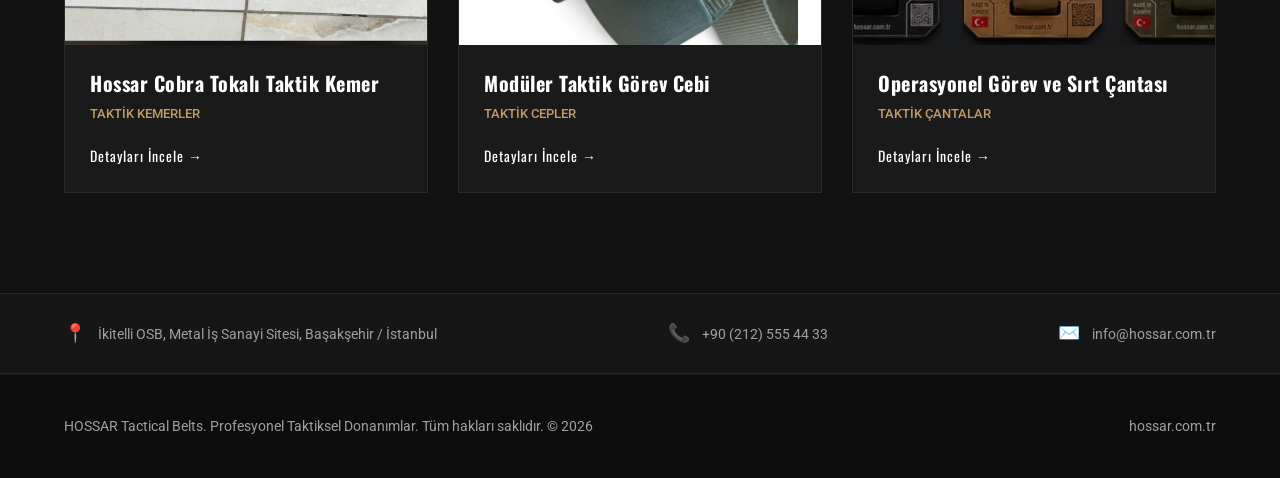
==== commit 2672aac3: "2133213" ====
--- a/index.html
+++ b/index.html
@@ -12,7 +12,12 @@
     <link href="https://fonts.googleapis.com/css2?family=Oswald:wght@400;600;700&family=Roboto:wght@300;400;500&display=swap" rel="stylesheet">
 </head>
 <body>
-
+    <div id="preloader">
+    <div class="loader-wrapper">
+        <img src="./images/mini logo.png" alt="Hossar Loader" class="loader-logo">
+        <div class="loader-circle"></div>
+    </div>
+    </div>
     <!-- HEADER -->
     <header class="site-header">
         <div class="container header-wrap">
@@ -32,7 +37,7 @@
                 <ul>
                     <li><a href="#home" class="active">Ana Sayfa</a></li>
                     <li class="dropdown">
-                        <a href="tum-urunler.html" class="dropdown-toggle">Ürünlerimiz <span class="arrow">&#9662;</span></a>
+                        <a href="javascript:void(0)" class="dropdown-toggle">Ürünlerimiz <span class="arrow">&#9662;</span></a>
                         <ul class="dropdown-menu">
                             <li><a href="tum-urunler.html">Tüm Ürünler</a></li>
                             <li><a href="taktik-kemerler.html">Taktik Kemerler</a></li>
--- a/style.css
+++ b/style.css
@@ -316,13 +316,158 @@
     font-size: 14px;
 }
 
-/* Mobil Uumluluk (SEO için kritik) */
-@media (max-width: 768px) {
-    .header-wrap { flex-direction: column; gap: 15px; }
-    .main-nav ul { gap: 15px; }
-    .hero-section h1 { font-size: 38px; }
-    .grid-blocks, .grid-two-col { grid-template-columns: 1fr; }
-    .hero-actions { flex-direction: column; }
+/* ==========================================================================
+   MOBİL ÖZEL DÜZEN VE İNCE HEADER AYARLARI (Maksimum 992px)
+   ========================================================================== */
+@media (max-width: 992px) {
+    /* Header yüksekliğini 55px olarak inceltiyoruz ve iç boşlukları sıfırlıyoruz */
+    .header-wrap {
+        padding: 0 !important;
+        height: 55px !important; 
+        display: flex !important;
+        justify-content: space-between !important;
+        align-items: center !important;
+    }
+
+    /* Hamburger Menü Butonunu SOLA alıyoruz */
+    .menu-toggle {
+        display: flex !important;
+        order: 1 !important; /* İlk sırada (solda) yer almasını sağlar */
+        margin-left: 15px !important; /* Sol kenardan şık bir boşluk */
+    }
+
+    /* Logoyu SAĞA alıyoruz */
+    .logo {
+        order: 2 !important; /* İkinci sırada (sağda) yer almasını sağlar */
+        margin-right: 15px !important; /* Sağ kenardan şık bir boşluk */
+    }
+
+    /* İncelen header yapısına göre logonun ve linkin yüksekliğini eşitliyoruz */
+    .logo, .logo a {
+        height: 55px !important; /* İnce header yüksekliği ile sıfıra sıfır */
+    }
+
+    .header-logo-img {
+        height: 100% !important; /* 55px'lik yeni ince header'ı tamamen kaplar */
+        width: auto !important;
+        object-fit: contain !important; /* Logonun mobilde kesilmesini engeller */
+    }
+
+    /* Menü panelinin açılış hizasını yeni ince header'a göre (55px) ayarlıyoruz */
+    .main-nav {
+        position: fixed !important;
+        top: 55px !important; /* İnce header'ın hemen altı */
+        right: -100% !important; /* Başlangıçta ekranın sağ dışında gizli */
+        width: 280px !important; /* Genişliği sabitleyerek daha zarif bir panel yaptık */
+        height: calc(100vh - 55px) !important;
+        background-color: rgba(14, 14, 14, 0.98) !important; /* Bir tık daha koyu ve elit bir siyah */
+        border-left: 1px solid #2a2a2a !important; /* Kalın gold çizgi yerine ince antrasit çizgi */
+        padding: 40px 25px !important;
+        
+        /* Sağdan sola yumuşak ve kararlı kayma efekti (cubic-bezier) */
+        transition: right 0.5s cubic-bezier(0.16, 1, 0.3, 1) !important; 
+        z-index: 1000 !important;
+    }
+
+    /* Menü aktif olduğunda içeri kayma tetikleyicisi */
+    .main-nav.active {
+        right: 0 !important; /* Ekranın sağ kenarına sıfırlanarak görünür olur */
+    }
+
+    /* Hamburger Menü Animasyonu Çizgi Hizalaması (İnce header için optimize edildi) */
+    .menu-toggle.active .bar:nth-child(1) {
+        transform: translateY(8px) rotate(45deg);
+    }
+    .menu-toggle.active .bar:nth-child(2) {
+        opacity: 0;
+    }
+    .menu-toggle.active .bar:nth-child(3) {
+        transform: translateY(-8px) rotate(-45deg);
+    }
+
+    /* Menü Link Düzenleri */
+    .main-nav ul {
+        flex-direction: column !important;
+        gap: 18px !important; /* Linklerin arasındaki boşluğu biraz daralttık */
+        align-items: flex-start !important;
+    }
+
+    .main-nav a {
+        font-family: var(--font-body) !important; /* Oswald yerine daha zarif olan Roboto fontuna çektik */
+        font-size: 15px !important; /* Yazı boyutunu küçülttük */
+        font-weight: 400 !important; /* Yazı kalınlığını incelttik (Regular) */
+        letter-spacing: 0.5px !important; /* Harf arası boşluğu kibarlaştırdık */
+        color: #b0b0b0 !important; /* Saf beyaz yerine gözü yormayan açık gri */
+        text-transform: uppercase; /* Kurumsallığı korumak için büyük harf bıraktık */
+        transition: color 0.3s ease !important;
+        width: 100%;
+        display: block;
+    }
+    /* Menü linkine basınca veya aktifken çöl rengine pürüzsüz geçiş */
+    .main-nav a:hover, 
+    .main-nav a.active {
+        color: var(--accent-tactical) !important;
+    }
+
+    /* Mobilde açılır alt menü başlıklarının da zarif durması için */
+    .dropdown-menu a {
+        font-size: 13px !important; /* Alt menü yazılarını bir tık daha küçük yaptık */
+        padding: 8px 15px !important;
+        color: var(--text-muted) !important;
+    }
+
+    /* Sayfa Düzenleri (Grid Yapıları Alt Alta) */
+    .grid-two-col, 
+    .product-detail-grid, 
+    .catalog-layout, 
+    .service-row, 
+    .service-row.inverse {
+        grid-template-columns: 1fr !important;
+        gap: 35px !important;
+        direction: ltr !important;
+    }
+
+    /* Mobil Başlıklar */
+    .hero-section h1 {
+        font-size: 34px !important;
+    }
+    h2 {
+        font-size: 26px !important;
+    }
+
+    .products-grid, 
+    .category-products-grid {
+        grid-template-columns: repeat(2, 1fr) !important;
+        gap: 15px;
+    }
+
+    .catalog-sidebar {
+        position: static !important;
+        width: 100% !important;
+    }
+    
+    .service-img-col {
+        order: 2 !important;
+        height: 280px !important;
+    }
+}
+
+/* CEP TELEFONLARI İÇİN (Maksimum 576px) */
+@media (max-width: 576px) {
+    .products-grid, 
+    .category-products-grid, 
+    .about-values-grid {
+        grid-template-columns: 1fr !important;
+    }
+
+    .hero-section {
+        padding: 110px 0 50px 0 !important; /* İnce header için üst boşluğu daralttık */
+    }
+
+    .product-img-box, 
+    .cat-product-img {
+        height: 250px !important;
+    }
 }
 
 /* ... Önceki CSS Kodlarının Devamı (Aynen Kalacak) ... */
@@ -1562,4 +1707,274 @@
     .intro-text {
         font-size: 15px;
     }
-}+}
+/* --- Ürün Detay Kategori Yolağı (Breadcrumb) Tasarımı --- */
+
+.product-breadcrumb {
+    font-size: 13px;
+    font-family: var(--font-body);
+    letter-spacing: 0.5px;
+    margin-bottom: 5px; /* Resme çok yapışmaması için küçük bir boşluk */
+    text-transform: uppercase;
+}
+
+.product-breadcrumb a {
+    color: var(--text-muted);
+    text-decoration: none;
+    transition: color 0.3s ease;
+}
+
+/* Üzerine gelince markanın çöl rengini alsın */
+.product-breadcrumb a:hover {
+    color: var(--accent-tactical);
+}
+
+/* Aradaki bölme işareti ( / ) için renk ayarı */
+.product-breadcrumb .separator {
+    color: #444;
+    margin: 0 8px;
+}
+
+/* Şu an aktif olan kategorinin bir tık daha belirgin durması için */
+.product-breadcrumb .current-category {
+    color: #fff;
+    font-weight: 500;
+}
+
+/* Mobilde de ince header'ın altında şık durması için hizalama */
+@media (max-width: 992px) {
+    .product-breadcrumb {
+        font-size: 12px;
+        margin-bottom: 8px;
+    }
+}
+/* ==========================================================================
+   YÜKLEME EKRANI (PRELOADER) TASARIM KURALLARI
+   ========================================================================= */
+
+#preloader {
+    position: fixed;
+    top: 0;
+    left: 0;
+    width: 100%;
+    height: 100vh;
+    background-color: rgba(245, 245, 245, 0.96); /* İstediğin hafif beyaz arka plan (Göz yormayan Premium Mat Beyaz) */
+    z-index: 99999; /* Sitedeki her şeyin en üstünde durması için en yüksek değer */
+    display: flex;
+    align-items: center;
+    justify-content: center;
+    transition: opacity 0.5s ease, visibility 0.5s ease; /* Kapanırken yumuşakça kaybolma efekti */
+}
+
+/* Logo ve Halkayı İçine Alan Kapsayıcı */
+.loader-wrapper {
+    position: relative;
+    width: 120px;
+    height: 120px;
+    display: flex;
+    align-items: center;
+    justify-content: center;
+}
+
+/* Ortadaki Sabit Mini Logo */
+.loader-logo {
+    width: 60px; /* Logonun boyutu */
+    height: auto;
+    z-index: 2;
+    object-fit: contain;
+}
+
+/* Etrafta Dönecek Olan Halkanın Yapısı */
+.loader-circle {
+    position: absolute;
+    width: 100%;
+    height: 100%;
+    border: 3px solid #e0e0e0; /* Halkanın dönmeyen sönük arka plan çizgisi */
+    border-top: 3px solid var(--accent-tactical); /* Dönen gold/çöl rengi taktiksel şerit */
+    border-radius: 50%; /* Kusursuz bir daire yapar */
+    z-index: 1;
+    /* "spin" adını verdiğimiz animasyonu 1 saniyede sonsuza kadar döndür diyoruz */
+    animation: spin 1s linear infinite; 
+}
+
+/* HALKAYI DÖNDÜREN SİHİRLİ MATEMATİKSEL ANİMASYON (360 Derece Dönüş) */
+@keyframes spin {
+    0% {
+        transform: rotate(0deg);
+    }
+    100% {
+        transform: rotate(360deg);
+    }
+}
+
+/* Sayfa yüklendiğinde JS ile tetiklenecek ve preloader'ı kapatacak sınıf */
+#preloader.fade-out {
+    opacity: 0;
+    visibility: hidden;
+}
+/* Ortadaki Sabit Mini Logo ve Siyah Çember Arka Planı */
+.loader-logo {
+    width: 65px; /* Logonun çember içinde şık durması için boyutunu hafifçe optimize ettik */
+    height: 65px;
+    z-index: 2;
+    object-fit: contain;
+    
+    /* İSTEDİĞİN SİYAH ÇEMBER EKLEMELERİ */
+    background-color: #0e0e0e; /* Saf ve asil bir siyah arka plan */
+    border-radius: 50%; /* Kusursuz bir çember (daire) şekli verir */
+    padding: 10px; /* Logonun siyah çemberin kenarlarına sıfır yapışmaması için iç boşluk */
+    box-shadow: 0 4px 15px rgba(0, 0, 0, 0.15); /* Çembere derinlik katan hafif bir gölge */
+}
+/* --- Detay Sayfası Oklar ve Mobil Lightbox CSS Kuralları --- */
+
+/* Ana resim kutusunu okları konumlandırmak için göreceli yapıyoruz */
+.main-product-image {
+    position: relative;
+}
+
+/* Sağ ve Sol Ok Tuşlarının Ortak Tasarımı */
+.nav-arrow {
+    position: absolute;
+    top: 50%;
+    transform: translateY(-50%);
+    background-color: rgba(14, 14, 14, 0.6);
+    color: #fff;
+    border: 1px solid #2a2a2a;
+    font-size: 20px;
+    padding: 12px 16px;
+    cursor: pointer;
+    z-index: 10;
+    font-family: monospace;
+    transition: all 0.3s ease;
+}
+
+.nav-arrow:hover {
+    background-color: var(--accent-tactical);
+    color: #000;
+    border-color: var(--accent-tactical);
+}
+
+.prev-arrow { left: 10px; }
+.next-arrow { right: 10px; }
+
+/* --- MOBİL LIGHTBOX (TAM EKRAN PENCERE) STİLLERİ --- */
+.lightbox-overlay {
+    display: none; /* Varsayılan olarak gizli */
+    position: fixed;
+    z-index: 999999; /* Preloader'ın bile üstünde açılsın */
+    left: 0;
+    top: 0;
+    width: 100%;
+    height: 100%;
+    background-color: rgba(0, 0, 0, 0.95); /* Arkadaki her şeyi tamamen karart */
+    align-items: center;
+    justify-content: center;
+    padding: 20px;
+}
+
+.lightbox-content {
+    max-width: 100%;
+    max-height: 85vh;
+    object-fit: contain;
+}
+
+/* Kapatma Butonu (Sağ Üstteki X) */
+.lightbox-close {
+    position: absolute;
+    top: 20px;
+    right: 30px;
+    color: #fff;
+    font-size: 40px;
+    font-weight: bold;
+    cursor: pointer;
+}
+/* --- Büyüteç (Zoom) Kesin Çözüm CSS Ayarları --- */
+
+.zoom-container {
+    position: relative;
+    overflow: hidden; /* Büyüyen resmin kutudan taşmasını engeller */
+    cursor: zoom-in;  /* Fare imlecini büyüteç yapar */
+}
+
+.zoom-container img {
+    width: 100%;
+    height: auto;
+    max-height: 550px;
+    object-fit: contain;
+    transition: transform 0.1s ease-out; /* Hareketin yumuşak akması için */
+    transform-origin: center center;
+    pointer-events: none; /* KRİTİK: Farenin resme çarpıp koordinat hesaplamasını bozmasını engeller */
+}
+
+/* Bilgisayarda fare üzerine gelince 2 kat büyüt */
+/* @media (min-width: 993px) {
+    .zoom-container:hover img {
+        transform: scale(2);
+    }
+} */
+/* MOBİLDE ZOOM EFECTİNİ KAPATMA */
+@media (max-width: 992px) {
+    .zoom-container {
+        cursor: pointer; /* Büyüteç imlecini normal tıklama eline çevir */
+    }
+    .zoom-container:hover img {
+        transform: none !important; /* Mobilde resmin büyümesini engelle */
+    }
+    .nav-arrow {
+        padding: 8px 12px;
+        font-size: 16px; /* Mobilde okları biraz küçült */
+    }
+    /* MOBİL ALT MENÜ KESİN SIFIRLAMA */
+    .main-nav .dropdown-menu {
+        display: none !important; /* Tarayıcının masaüstü ayarlarını ezmesi için !important şart */
+        visibility: visible !important;
+        opacity: 1 !important;
+        position: static !important;
+        background-color: #141414 !important;
+        width: 100% !important;
+        padding: 0 !important;
+        margin: 5px 0 0 0 !important;
+        box-shadow: none !important;
+        border: none !important;
+        transform: none !important;
+        overflow: hidden !important;
+    }
+
+    /* JavaScript 'open' sınıfını eklediğinde alt menüyü görünür yap */
+    .main-nav .dropdown.open .dropdown-menu {
+        display: block !important;
+    }
+
+    /* Alt Kategorilerin Yazı ve Boşluk Düzeni (Zarif ve Tıklanabilir) */
+    .main-nav .dropdown-menu li {
+        width: 100% !important;
+        margin: 0 !important;
+        padding: 0 !important;
+    }
+
+    .main-nav .dropdown-menu a {
+        font-size: 13px !important; /* Ana başlıklardan daha küçük ve kibar */
+        color: #888888 !important; /* Hafif sönük gri */
+        padding: 10px 15px !important; /* Tıklama alanını rahatlatacak iç boşluk */
+        text-transform: uppercase !important;
+        border-left: 2px solid transparent;
+        transition: all 0.3s ease !important;
+    }
+
+    /* Alt kategorinin üzerine gelince veya aktifken */
+    .main-nav .dropdown-menu a:hover {
+        color: var(--accent-tactical) !important;
+        border-left: 2px solid var(--accent-tactical);
+        background-color: #1a1a1a !important;
+    }
+
+    /* Ana başlıktaki küçük ok (▾) animasyonu */
+    .dropdown .arrow {
+        display: inline-block !important;
+        transition: transform 0.3s ease !important;
+    }
+    .dropdown.open .arrow {
+        transform: rotate(180deg) !important; /* Açılınca yukarı baksın */
+    }
+
+}
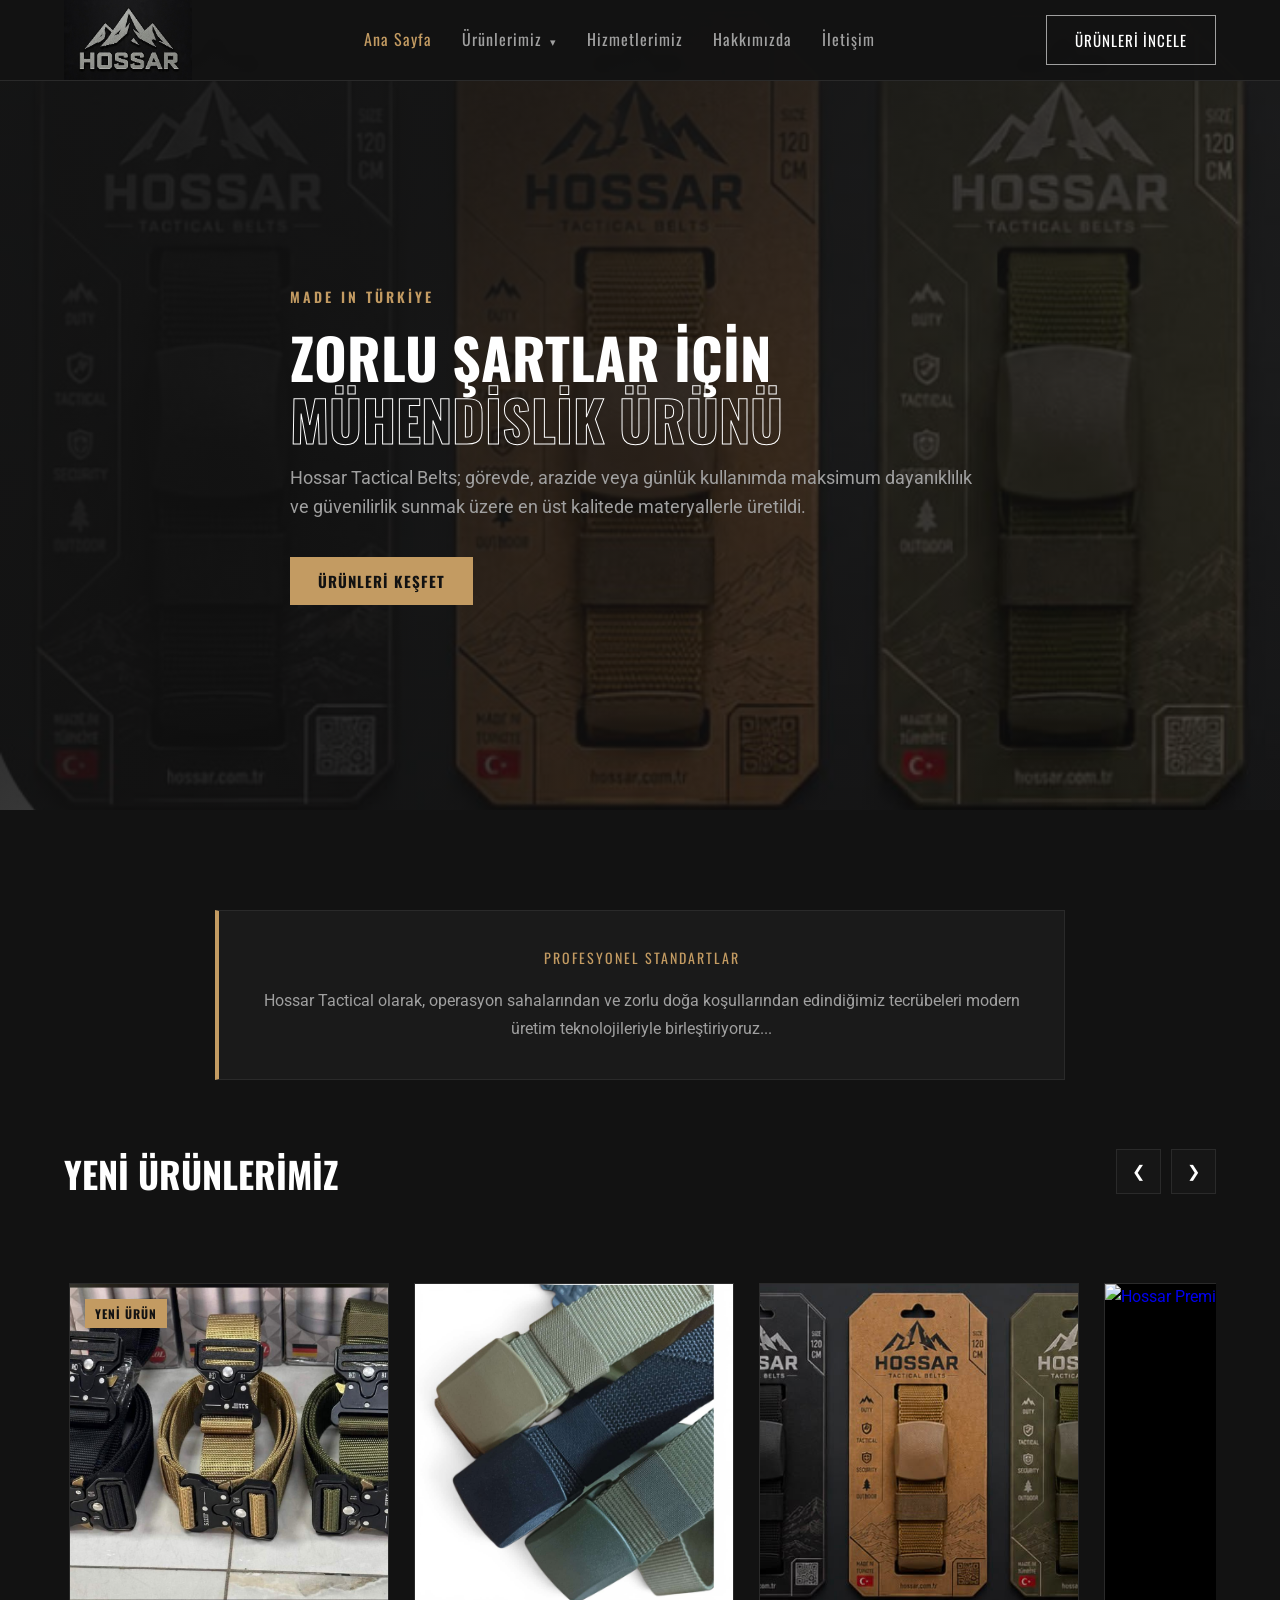
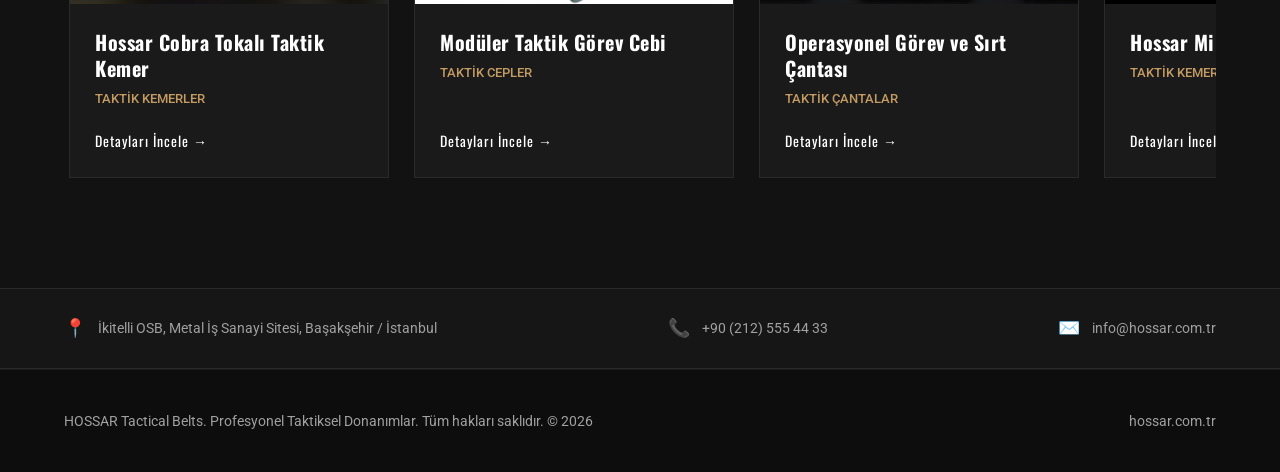
==== commit 53be5af2: "32" ====
--- a/index.html
+++ b/index.html
@@ -2,7 +2,7 @@
 <html lang="tr">
 <head>
     <meta charset="UTF-8">
-    <meta name="viewport" content="width=device-width, initial-scale=1.0">
+    <meta name="viewport" content="width=device-width, initial-scale=1.0, maximum-scale=1.0, user-scalable=no">
     <title>HOSSAR Tactical | Dayanıklı ve Profesyonel Taktiksel Kemerler</title>
     <link rel="icon" type="image/png" href="./images/mini logo.png">
     <meta name="description" content="Hossar Tactical Belts: Duty, Security ve Outdoor koşulları için tasarlanmış high-end taktiksel kemer ve ekipmanlar. Türkiye'de üretilmiştir.">
@@ -22,7 +22,7 @@
     <header class="site-header">
         <div class="container header-wrap">
             <div class="logo">
-                <a href="#home">
+                <a href="index.html">
                     <img src="./images/logo.jpeg" alt="HOSSAR Tactical Logo" class="header-logo-img">
                 </a>
                 <h1 class="sr-only">HOSSAR Tactical Belts</h1>
@@ -35,7 +35,7 @@
             </div>
             <nav class="main-nav">
                 <ul>
-                    <li><a href="#home" class="active">Ana Sayfa</a></li>
+                    <li><a href="index.html" class="active">Ana Sayfa</a></li>
                     <li class="dropdown">
                         <a href="javascript:void(0)" class="dropdown-toggle">Ürünlerimiz <span class="arrow">&#9662;</span></a>
                         <ul class="dropdown-menu">
@@ -80,57 +80,116 @@
         <section id="products" class="products-catalog-section">
             <div class="container">
                 
-                <!-- Üst Kısımdaki Yeni Bilgilendirici Metin Alanı -->
                 <div class="products-intro-block">
                     <span class="subtitle">PROFESYONEL STANDARTLAR</span>
                     <p class="intro-text">
-                        Hossar Tactical olarak, operasyon sahalarından ve zorlu doğa koşullarından edindiğimiz tecrübeleri modern üretim teknolojileriyle birleştiriyoruz. Taktiksel donanımlarımızda kullanılan yüksek mukavemetli cordura dokumalar ve yük altında dahi açılmayan kilit mekanizmaları, tavizsiz bir güvenlik nizamı sunmak için tasarlanmıştır. Her bir ürünümüz, endüstriyel Ar-Ge süreçlerinden geçerek en yüksek dayanıklılık standartlarında üretilmektedir.
+                        Hossar Tactical olarak, operasyon sahalarından ve zorlu doğa koşullarından edindiğimiz tecrübeleri modern üretim teknolojileriyle birleştiriyoruz...
                     </p>
                 </div>
 
-                <div class="section-title-wrap" style="margin-top: 60px; margin-bottom: 30px;">
+                <div class="section-title-wrap carousel-header">
                     <h2>YENİ ÜRÜNLERİMİZ</h2>
-                </div>
-
-                <!-- 3'lü Grid Düzeni -->
-                <div class="products-grid">
-                    <!-- Ürün 1 -->
-                    <a href="urun-detay.html" class="product-card">
-                        <div class="product-img-box">
-                            <img src="./images/2.jpeg" alt="Hossar Taktik Kemer">
-                            <span class="product-badge">Yeni Ürün</span>
-                        </div>
-                        <div class="product-info">
-                            <h3>Hossar Cobra Tokalı Taktik Kemer</h3>
-                            <p class="product-cat">Taktik Kemerler</p>
-                            <span class="view-details">Detayları İncele &rarr;</span>
-                        </div>
-                    </a>
-
-                    <!-- Ürün 2 -->
-                    <a href="urun-detay.html" class="product-card">
-                        <div class="product-img-box">
-                            <img src="./images/3.jpeg" alt="Hossar Modüler Cep">
-                        </div>
-                        <div class="product-info">
-                            <h3>Modüler Taktik Görev Cebi</h3>
-                            <p class="product-cat">Taktik Cepler</p>
-                            <span class="view-details">Detayları İncele &rarr;</span>
-                        </div>
-                    </a>
-
-                    <!-- Ürün 3 -->
-                    <a href="urun-detay.html" class="product-card">
-                        <div class="product-img-box">
-                            <img src="./images/1.jpeg" alt="Hossar Operasyonel Çanta">
-                        </div>
-                        <div class="product-info">
-                            <h3>Operasyonel Görev ve Sırt Çantası</h3>
-                            <p class="product-cat">Taktik Çantalar</p>
-                            <span class="view-details">Detayları İncele &rarr;</span>
-                        </div>
-                    </a>
-                </div>
+                    <div class="carousel-nav-buttons">
+                        <button class="carousel-btn prev-carousel" id="btn-carousel-prev">&#10094;</button>
+                        <button class="carousel-btn next-carousel" id="btn-carousel-next">&#10095;</button>
+                    </div>
+                </div>
+
+                <div class="products-carousel-wrapper">
+                    <div class="products-grid carousel-track" id="new-products-track">
+                        
+                        <a href="urun-detay.html" class="product-card" draggable="false">
+                            <div class="product-img-box">
+                                <img src="./images/2.jpeg" alt="Hossar Taktik Kemer" draggable="false">
+                                <span class="product-badge">Yeni Ürün</span>
+                            </div>
+                            <div class="product-info">
+                                <h3>Hossar Cobra Tokalı Taktik Kemer</h3>
+                                <p class="product-cat">Taktik Kemerler</p>
+                                <span class="view-details">Detayları İncele &rarr;</span>
+                            </div>
+                        </a>
+
+                        <a href="urun-detay.html" class="product-card" draggable="false">
+                            <div class="product-img-box">
+                                <img src="./images/3.jpeg" alt="Hossar Modüler Cep" draggable="false">
+                            </div>
+                            <div class="product-info">
+                                <h3>Modüler Taktik Görev Cebi</h3>
+                                <p class="product-cat">Taktik Cepler</p>
+                                <span class="view-details">Detayları İncele &rarr;</span>
+                            </div>
+                        </a>
+
+                        <a href="urun-detay.html" class="product-card" draggable="false">
+                            <div class="product-img-box">
+                                <img src="./images/1.jpeg" alt="Hossar Operasyonel Çanta" draggable="false">
+                            </div>
+                            <div class="product-info">
+                                <h3>Operasyonel Görev ve Sırt Çantası</h3>
+                                <p class="product-cat">Taktik Çantalar</p>
+                                <span class="view-details">Detayları İncele &rarr;</span>
+                            </div>
+                        </a>
+
+                        <a href="urun-detay.html" class="product-card" draggable="false">
+                            <div class="product-img-box">
+                                <img src="./images/8.png" alt="Hossar Premium Kemer" draggable="false">
+                            </div>
+                            <div class="product-info">
+                                <h3>Hossar Minimalist Avcı Kemeri</h3>
+                                <p class="product-cat">Taktik Kemerler</p>
+                                <span class="view-details">Detayları İncele &rarr;</span>
+                            </div>
+                        </a>
+                        <a href="urun-detay.html" class="product-card" draggable="false">
+                            <div class="product-img-box">
+                                <img src="./images/6.png" alt="Hossar Taktik Kemer" draggable="false">
+                                <span class="product-badge">Yeni Ürün</span>
+                            </div>
+                            <div class="product-info">
+                                <h3>Hossar Cobra Tokalı Taktik Kemer</h3>
+                                <p class="product-cat">Taktik Kemerler</p>
+                                <span class="view-details">Detayları İncele &rarr;</span>
+                            </div>
+                        </a>
+
+                        <a href="urun-detay.html" class="product-card" draggable="false">
+                            <div class="product-img-box">
+                                <img src="./images/3.jpeg" alt="Hossar Modüler Cep" draggable="false">
+                            </div>
+                            <div class="product-info">
+                                <h3>Modüler Taktik Görev Cebi</h3>
+                                <p class="product-cat">Taktik Cepler</p>
+                                <span class="view-details">Detayları İncele &rarr;</span>
+                            </div>
+                        </a>
+
+                        <a href="urun-detay.html" class="product-card" draggable="false">
+                            <div class="product-img-box">
+                                <img src="./images/4.png" alt="Hossar Operasyonel Çanta" draggable="false">
+                            </div>
+                            <div class="product-info">
+                                <h3>Operasyonel Görev ve Sırt Çantası</h3>
+                                <p class="product-cat">Taktik Çantalar</p>
+                                <span class="view-details">Detayları İncele &rarr;</span>
+                            </div>
+                        </a>
+
+                        <a href="urun-detay.html" class="product-card" draggable="false">
+                            <div class="product-img-box">
+                                <img src="./images/5.jpg" alt="Hossar Premium Kemer" draggable="false">
+                            </div>
+                            <div class="product-info">
+                                <h3>Hossar Minimalist Avcı Kemeri</h3>
+                                <p class="product-cat">Taktik Kemerler</p>
+                                <span class="view-details">Detayları İncele &rarr;</span>
+                            </div>
+                        </a>
+
+                    </div>
+                </div>
+
             </div>
         </section>
 
--- a/style.css
+++ b/style.css
@@ -1876,6 +1876,9 @@
     max-width: 100%;
     max-height: 85vh;
     object-fit: contain;
+    
+    /* Mobilde resim üzerinde parmak hareketlerine ve tarayıcının kendi zoom yeteneğine izin ver */
+    touch-action: pinch-zoom; 
 }
 
 /* Kapatma Butonu (Sağ Üstteki X) */
@@ -1903,7 +1906,8 @@
     object-fit: contain;
     transition: transform 0.1s ease-out; /* Hareketin yumuşak akması için */
     transform-origin: center center;
-    pointer-events: none; /* KRİTİK: Farenin resme çarpıp koordinat hesaplamasını bozmasını engeller */
+    /* pointer-events: none;  */
+    /* KRİTİK: Farenin resme çarpıp koordinat hesaplamasını bozmasını engeller */
 }
 
 /* Bilgisayarda fare üzerine gelince 2 kat büyüt */
@@ -1978,3 +1982,97 @@
     }
 
 }
+/* --- Yeni Ürünler Sağa Sola Kayan Vitrin (Carousel) Tasarımı --- */
+
+.carousel-header {
+    display: flex;
+    justify-content: space-between;
+    align-items: center;
+    margin-top: 60px;
+    margin-bottom: 30px;
+}
+
+.carousel-nav-buttons {
+    display: flex;
+    gap: 10px;
+}
+
+/* Kaydırma Butonları */
+.carousel-btn {
+    background-color: #161616;
+    color: #fff;
+    border: 1px solid #2a2a2a;
+    width: 45px;
+    height: 45px;
+    display: flex;
+    align-items: center;
+    justify-content: center;
+    cursor: pointer;
+    font-size: 16px;
+    transition: all 0.3s ease;
+}
+
+.carousel-btn:hover {
+    background-color: var(--accent-tactical);
+    color: #000;
+    border-color: var(--accent-tactical);
+}
+
+/* Taşmayı Önleyen Ana Kapsayıcı */
+.products-carousel-wrapper {
+    width: 100%;
+    overflow-x: auto; /* Mobilde parmakla kaydırma izni */
+    scroll-behavior: smooth; /* Butonlara basınca pürüzsüz akış */
+    scrollbar-width: none; /* Firefox için kaydırma çubuğunu gizle */
+}
+
+/* Chrome, Safari ve Edge için alt kaydırma çubuğunu tamamen gizleme */
+.products-carousel-wrapper::-webkit-scrollbar {
+    display: none;
+}
+
+/* Ürünleri Yan Yana Dizen Ray Sistemi */
+.products-grid.carousel-track {
+    display: flex !important; /* Grid yapısından esnek yan yana yapıya geçtik */
+    grid-template-columns: none !important; /* Eski 3'lü kısıtlamayı ezdik */
+    gap: 25px !important;
+    padding: 10px 5px;
+    width: max-content; /* İçerik uzunluğuna göre rayı esnetir */
+}
+
+/* Vitrindeki her bir ürün kartının sabit genişliği */
+.products-grid.carousel-track .product-card {
+    width: 320px !important; /* Kartların ekranda çok küçülmesini engeller */
+    flex-shrink: 0 !important; /* Kartların daralmasını engeller */
+}
+
+/* Mobil Ekran Düzenlemeleri */
+@media (max-width: 992px) {
+    .carousel-header {
+        margin-top: 40px;
+    }
+    .carousel-nav-buttons {
+        display: none; /* Mobilde butonlar yerine parmakla kaydırma (swipe) kullanılacağı için gizliyoruz */
+    }
+    .products-grid.carousel-track .product-card {
+        width: 260px !important; /* Mobilde kartları biraz daha kibarlaştırdık */
+    }
+}
+/* --- Sürüklenebilir Carousel İmleç Ayarları --- */
+
+.products-carousel-wrapper {
+    cursor: grab; /* Fare üzerindeyken açık el imleci */
+    user-select: none; /* Sürüklerken ürün yazılarının ve resimlerinin maviye boyanarak seçilmesini engeller */
+}
+
+.products-carousel-wrapper:active {
+    cursor: grabbing; /* Fareyle basılı tutulduğunda kavrayan el imleci */
+}
+
+/* Sürükleme esnasında resimlerin tarayıcıyı kilitlemesini engelliyoruz */
+.products-carousel-wrapper img {
+    -webkit-user-drag: none !important;
+    user-drag: none !important;
+    pointer-events: auto !important; /* Resme tıklanabilmesini ama sürüklenememesini sağlar */
+    user-select: none !important;
+}
